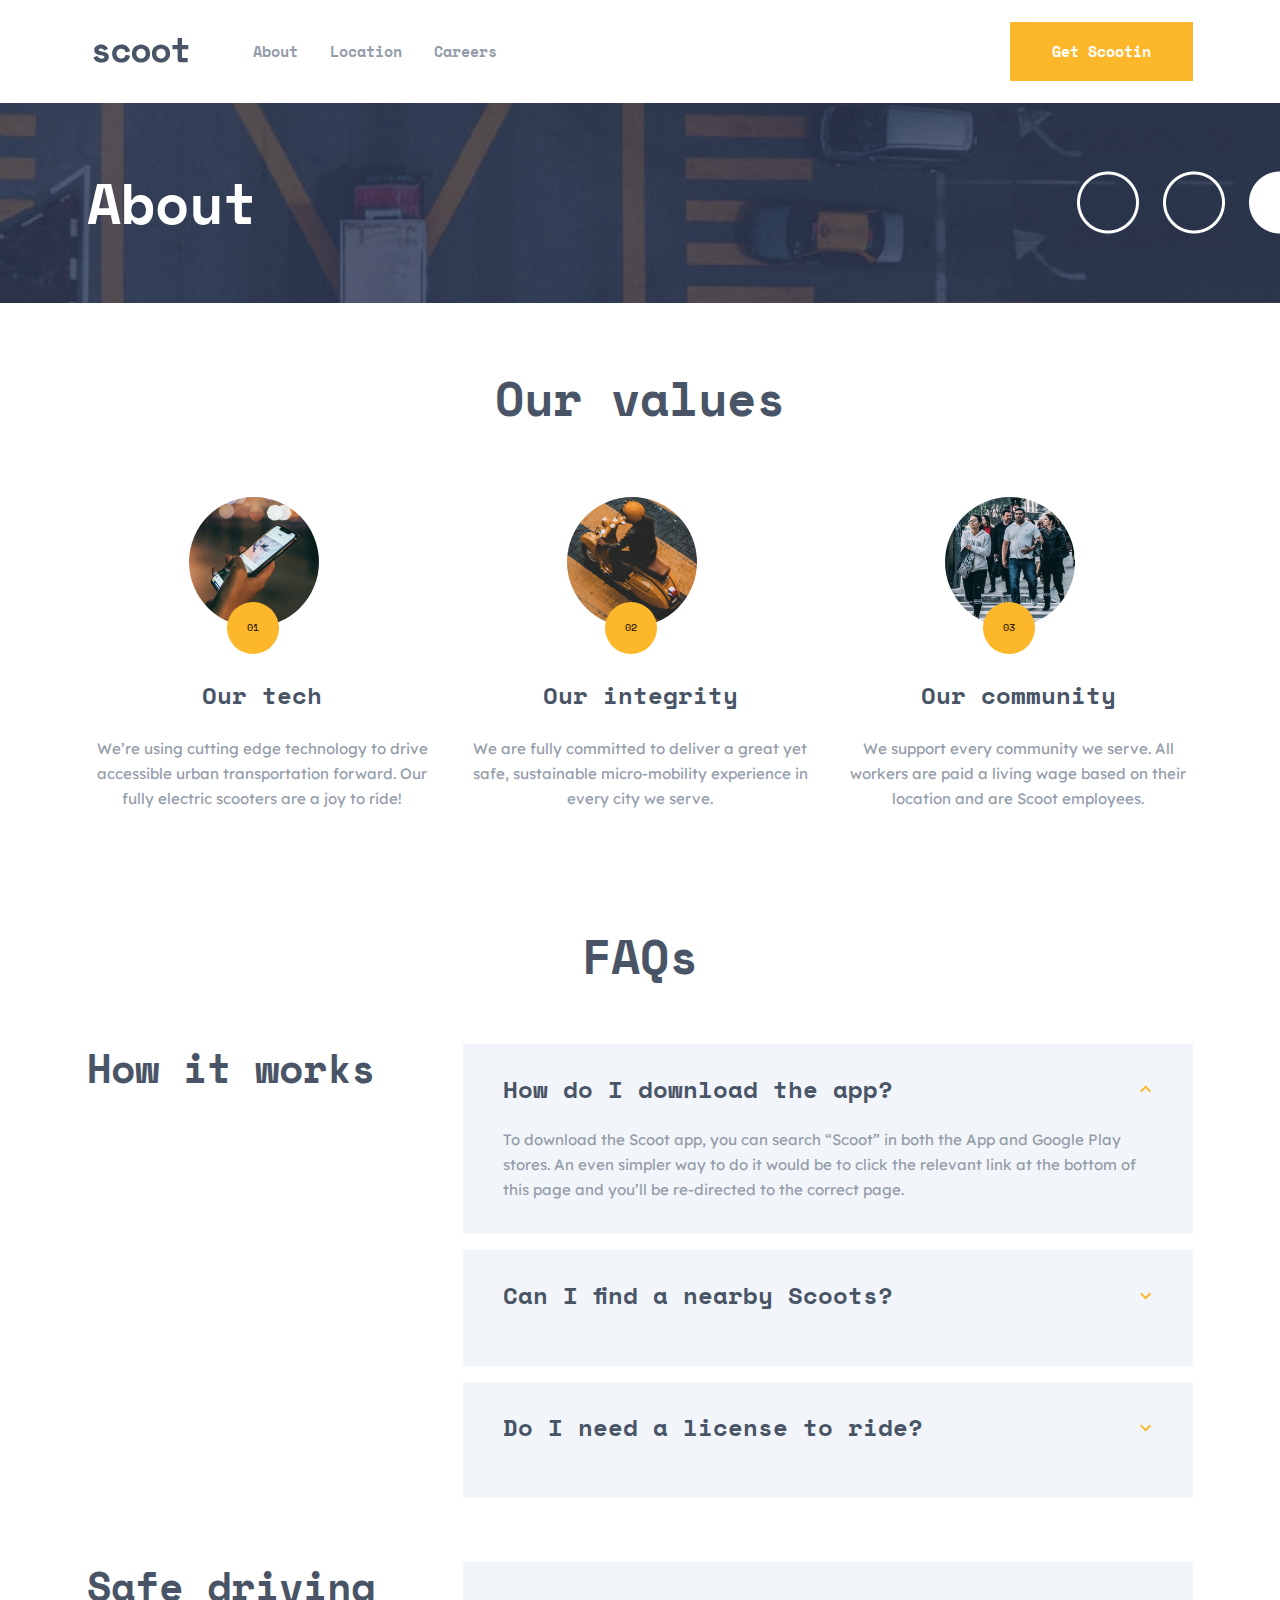
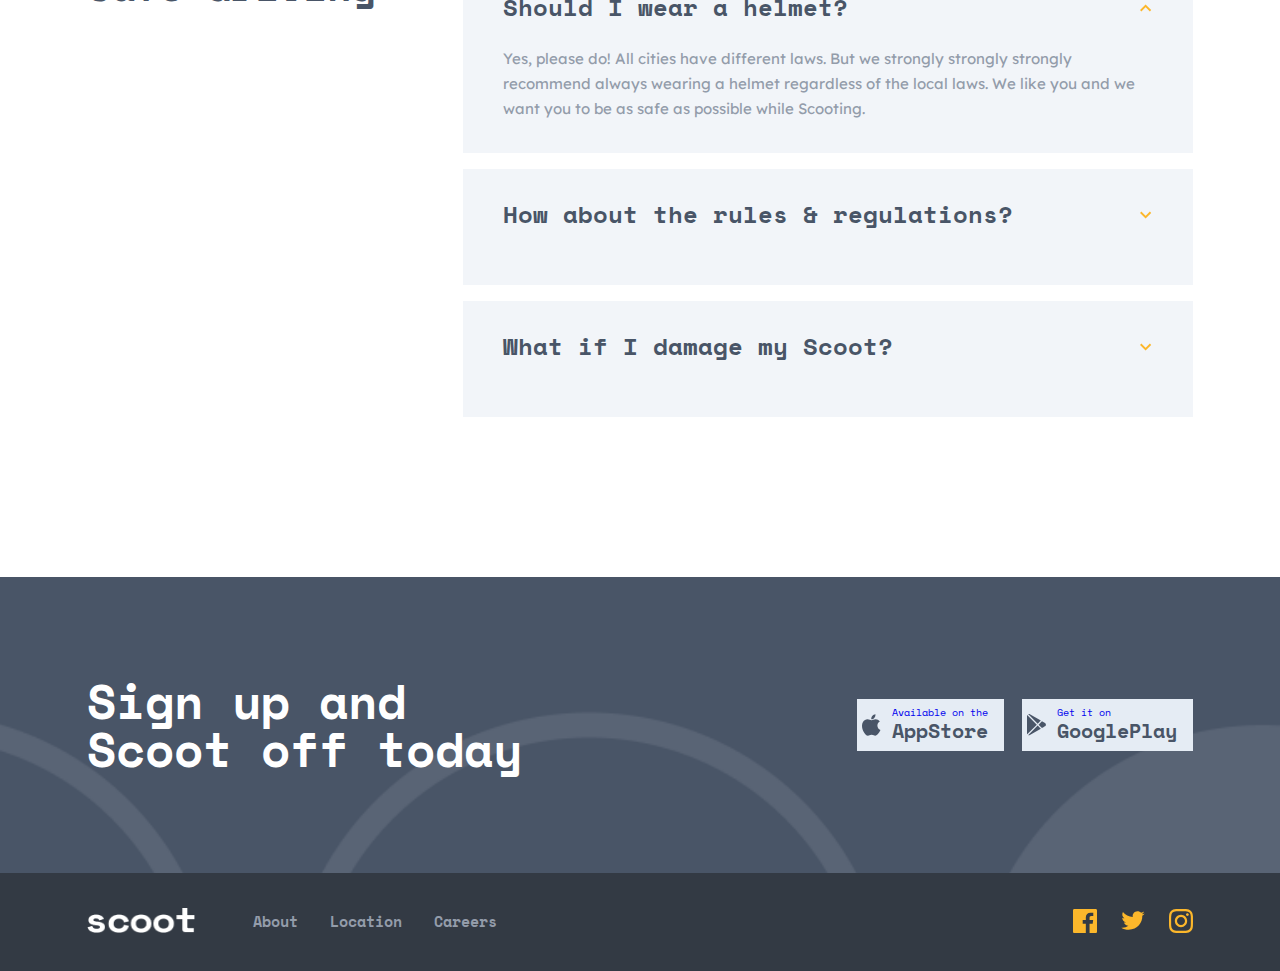
==== html/about.html @ 897dc9ef "no-bac" ====
<!DOCTYPE html>
<html lang="en">
<head>
  <meta charset="UTF-8">
  <meta http-equiv="X-UA-Compatible" content="IE=edge">
  <meta name="viewport" content="width=device-width, initial-scale=1.0">
  <link rel="stylesheet" href="/css/app.css">
  <link rel="shortcut icon" href="/images/favicon-img.png" type="image/x-icon">
  <title>Scott</title>

</head>
<body>
  <header class="header">
    <div class="container header__container">
        <img src="/images/burger-btn.svg" alt="" class="header__burger">
        <a href="../index.html" class="header__logo">
          <img src="/images/site-logo.svg" alt="" class="header__logo__img" width="108" height="25.5">
        </a>
        <ul class="header__navbar">
          <li class="header__navbar__item">
            <a href="./about.html" class="header__navbar__item__link">About</a>
          </li>
          <li class="header__navbar__item">
            <a href="./location.html" class="header__navbar__item__link">Location</a>
          </li>
          <li class="header__navbar__item">
            <a href="./careers.html" class="header__navbar__item__link">Careers</a>
          </li>
        </ul>
        <a href="#" class="header__btn site-btn">
          Get Scootin
        </a>
    </div>
    <div class="header-bac">
        <div class="container header__container">
            <h1 class="header__container__title">
                About
            </h1>
        </div>
    </div>
  </header>

<main>
  <!-- VALUES -->
  <section class="values">
    <div class="container values__container">
        <h3 class="values__title">
            Our values
        </h3>
        <ul class="values__list">
            <li class="values__item">
                <span class="values__number">
                    01
                </span>
                <img src="../images/our-tech.jpg" alt="" class="values__item__img"width="130" height="130">
                <h6 class="values__item__title">
                    Our tech
                </h6>
                <p class="values__item__text">
                    We’re using cutting edge technology to drive accessible urban transportation forward. Our fully electric scooters are a joy to ride!
                </p>
            </li>
            <li class="values__item">
                <span class="values__number">
                    02
                </span>
                <img src="../images/our-integrity.jpg" alt="" class="values__item__img"width="130" height="130">
                <h6 class="values__item__title">
                    Our integrity
                </h6>
                <p class="values__item__text">
                    We are fully committed to deliver a great yet safe, sustainable micro-mobility experience in every city we serve.
                </p>
            </li>
            <li class="values__item">
                <span class="values__number">
                    03
                </span>
                <img src="../images/our-comunity.jpg" alt="" class="values__item__img" width="130" height="130">
                <h6 class="values__item__title">
                    Our community
                </h6>
                <p class="values__item__text">
                    We support every community we serve. All workers are paid a living wage based on their location and are Scoot employees.
                </p>
            </li>
        </ul>
    </div>
  </section>
  <section class="faq">
    <div class="container faq__container">
        <h1 class="faq__title">
            FAQs
        </h1>
        <!-- HOW-IT-WORKS -->
        <div class="faq__info">
            <h4 class="faq__info__title">
                How it works
            </h4>
            <ul class="faq__info__list">
                <li class="faq__info__item">
                    <div class="faq__info__item__title">
                        <h4 class="faq__info__item__title__text">
                            How do I download the app?
                        </h4>
                        <img src="../images/top-icon.svg" alt="" class="faq__info__item__title__icon" width="16" height="8">
                    </div>
                    <p class="faq__info__item__text">
                        To download the Scoot app, you can search “Scoot” in both the App and Google Play stores. An even simpler way to do it would be to click the relevant link at the bottom of this page and you’ll be re-directed to the correct page.
                    </p>
                </li>
                <li class="faq__info__item">
                    <div class="faq__info__item__title">
                        <h4 class="faq__info__item__title__text">
                            Can I find a nearby Scoots?
                        </h4>
                        <img src="../images/bottom-icon.svg" alt="" class="faq__info__item__title__icon" width="16" height="8">
                    </div>
                </li>
                <li class="faq__info__item">
                    <div class="faq__info__item__title">
                        <h4 class="faq__info__item__title__text">
                            Do I need a license to ride?
                        </h4>
                        <img src="../images/bottom-icon.svg" alt="" class="faq__info__item__title__icon" width="16" height="8">
                    </div>
                </li>
            </ul>
        </div>
        
        <!-- SAFE-DRIVING -->

        <div class="faq__info">
            <h4 class="faq__info__title">
                Safe driving
            </h4>
            <ul class="faq__info__list">
                <li class="faq__info__item">
                    <div class="faq__info__item__title">
                        <h4 class="faq__info__item__title__text">
                            Should I wear a helmet?
                        </h4>
                        <img src="../images/top-icon.svg" alt="" class="faq__info__item__title__icon" width="16" height="8">
                    </div>
                    <p class="faq__info__item__text">
                        Yes, please do! All cities have different laws. But we strongly strongly strongly recommend always wearing a helmet regardless of the local laws. We like you and we want you to be as safe as possible while Scooting.
                    </p>
                </li>
                <li class="faq__info__item">
                    <div class="faq__info__item__title">
                        <h4 class="faq__info__item__title__text">
                            How about the rules & regulations?
                        </h4>
                        <img src="../images/bottom-icon.svg" alt="" class="faq__info__item__title__icon" width="16" height="8">
                    </div>
                </li>
                <li class="faq__info__item">
                    <div class="faq__info__item__title">
                        <h4 class="faq__info__item__title__text">
                            What if I damage my Scoot?
                        </h4>
                        <img src="../images/bottom-icon.svg" alt="" class="faq__info__item__title__icon" width="16" height="8">
                    </div>
                </li>
            </ul>
        </div>
    </div>
  </section>
</main>

  <footer class="footer">
    <div class="footer__info">
      <div class="container footer__info__container">
        <h2 class="footer__info__container__text">
          Sign up and <br> Scoot off today
        </h2>
        <!-- APPSTORE -->
        <div class="device">
          <a href="https://appstore.com" class="footer__info__container__btn">
            <img src="/images/social-img/iphone.svg" alt="" class="footer__info__container__btn__img" width="24" height="28">
            <div class="footer__info__container__btn__info">
              <p class="footer__info__container__btn__info__text">
                Available on the
              </p>
              <h6 class="footer__info__container__btn__title">
                AppStore
              </h6>
            </div>
          </a>
          <!-- PLAY-MARKET -->
          <a href="https://playmarket.com" class="footer__info__container__btn">
            <img src="/images/social-img/android.svg" alt="" class="footer__info__container__btn__img" width="24" height="28">
            <div class="footer__info__container__btn__info">
              <p class="footer__info__container__btn__info__text">
                Get it on
              </p>
              <h6 class="footer__info__container__btn__title">
                GooglePlay
              </h6>
            </div>
          </a>
        </div>
      </div>
    </div>
      
      <!-- FOOTER-NAVBAR -->

      <div class="footer__nav">
        <div class="container footer__nav__container">
          <a href="./about.html" class="footer__logo">
            <img src="../images/site-logo-white.png" alt="" class="footer__logo__img" width="108" height="25.5">
          </a>
          <ul class="footer__navbar">
            <li class="footer__navbar__item">
              <a href="./about.html" class="footer__navbar__item__link">About</a>
            </li>
            <li class="footer__navbar__item">
              <a href="./location.html" class="footer__navbar__item__link">Location</a>
            </li>
            <li class="footer__navbar__item">
              <a href="./careers.html" class="footer__navbar__item__link">Careers</a>
            </li>
          </ul>
          <ul class="footer__social">
            <li class="footer__social__item">
              <a href="https://facebook.com" class="footer__social__item__link">
                <img src="../images/social-img/facebook-img.svg" alt="" class="footer__social__item__link__img" width="24" height="24">
              </a>
            </li>
            <li class="footer__social__item">
              <a href="https://twitter.com" class="footer__social__item__link">
                <img src="../images/social-img/twitter-img.svg" alt="" class="footer__social__item__link__img" width="24" height="19.5">
              </a>
            </li>
            <li class="footer__social__item">
              <a href="https://instagram.com" class="footer__social__item__link">
                <img src="../images/social-img/intagram-img.svg" alt="" class="footer__social__item__link__img" width="24" height="24">
              </a>
            </li>
          </ul>
        </div>
      </div>
  </footer>
</body>
</html>
---- css/app.css ----
/*
**************************** COLORS ****************************
*/
/**************************** FONTS ****************************
*/
/**************************** TITTLE****************************
*/
/**************************** TEXT ****************************
*/
/*! normalize.css v8.0.1 | MIT License | github.com/necolas/normalize.css */
/* Document
   ========================================================================== */
/**
 * 1. Correct the line height in all browsers.
 * 2. Prevent adjustments of font size after orientation changes in iOS.
 */
html {
  line-height: 1.15; /* 1 */
  -webkit-text-size-adjust: 100%; /* 2 */
}

/* Sections
   ========================================================================== */
/**
 * Remove the margin in all browsers.
 */
body {
  margin: 0;
}

/**
 * Render the `main` element consistently in IE.
 */
main {
  display: block;
}

/**
 * Correct the font size and margin on `h1` elements within `section` and
 * `article` contexts in Chrome, Firefox, and Safari.
 */
h1 {
  font-size: 2em;
  margin: 0.67em 0;
}

/* Grouping content
   ========================================================================== */
/**
 * 1. Add the correct box sizing in Firefox.
 * 2. Show the overflow in Edge and IE.
 */
hr {
  box-sizing: content-box; /* 1 */
  height: 0; /* 1 */
  overflow: visible; /* 2 */
}

/**
 * 1. Correct the inheritance and scaling of font size in all browsers.
 * 2. Correct the odd `em` font sizing in all browsers.
 */
pre {
  font-family: monospace, monospace; /* 1 */
  font-size: 1em; /* 2 */
}

/* Text-level semantics
   ========================================================================== */
/**
 * Remove the gray background on active links in IE 10.
 */
a {
  background-color: transparent;
}

/**
 * 1. Remove the bottom border in Chrome 57-
 * 2. Add the correct text decoration in Chrome, Edge, IE, Opera, and Safari.
 */
abbr[title] {
  border-bottom: none; /* 1 */
  text-decoration: underline; /* 2 */
  -webkit-text-decoration: underline dotted;
          text-decoration: underline dotted; /* 2 */
}

/**
 * Add the correct font weight in Chrome, Edge, and Safari.
 */
b,
strong {
  font-weight: bolder;
}

/**
 * 1. Correct the inheritance and scaling of font size in all browsers.
 * 2. Correct the odd `em` font sizing in all browsers.
 */
code,
kbd,
samp {
  font-family: monospace, monospace; /* 1 */
  font-size: 1em; /* 2 */
}

/**
 * Add the correct font size in all browsers.
 */
small {
  font-size: 80%;
}

/**
 * Prevent `sub` and `sup` elements from affecting the line height in
 * all browsers.
 */
sub,
sup {
  font-size: 75%;
  line-height: 0;
  position: relative;
  vertical-align: baseline;
}

sub {
  bottom: -0.25em;
}

sup {
  top: -0.5em;
}

/* Embedded content
   ========================================================================== */
/**
 * Remove the border on images inside links in IE 10.
 */
img {
  border-style: none;
}

/* Forms
   ========================================================================== */
/**
 * 1. Change the font styles in all browsers.
 * 2. Remove the margin in Firefox and Safari.
 */
button,
input,
optgroup,
select,
textarea {
  font-family: inherit; /* 1 */
  font-size: 100%; /* 1 */
  line-height: 1.15; /* 1 */
  margin: 0; /* 2 */
}

/**
 * Show the overflow in IE.
 * 1. Show the overflow in Edge.
 */
button,
input { /* 1 */
  overflow: visible;
}

/**
 * Remove the inheritance of text transform in Edge, Firefox, and IE.
 * 1. Remove the inheritance of text transform in Firefox.
 */
button,
select { /* 1 */
  text-transform: none;
}

/**
 * Correct the inability to style clickable types in iOS and Safari.
 */
button,
[type=button],
[type=reset],
[type=submit] {
  -webkit-appearance: button;
}

/**
 * Remove the inner border and padding in Firefox.
 */
button::-moz-focus-inner,
[type=button]::-moz-focus-inner,
[type=reset]::-moz-focus-inner,
[type=submit]::-moz-focus-inner {
  border-style: none;
  padding: 0;
}

/**
 * Restore the focus styles unset by the previous rule.
 */
button:-moz-focusring,
[type=button]:-moz-focusring,
[type=reset]:-moz-focusring,
[type=submit]:-moz-focusring {
  outline: 1px dotted ButtonText;
}

/**
 * Correct the padding in Firefox.
 */
fieldset {
  padding: 0.35em 0.75em 0.625em;
}

/**
 * 1. Correct the text wrapping in Edge and IE.
 * 2. Correct the color inheritance from `fieldset` elements in IE.
 * 3. Remove the padding so developers are not caught out when they zero out
 *    `fieldset` elements in all browsers.
 */
legend {
  box-sizing: border-box; /* 1 */
  color: inherit; /* 2 */
  display: table; /* 1 */
  max-width: 100%; /* 1 */
  padding: 0; /* 3 */
  white-space: normal; /* 1 */
}

/**
 * Add the correct vertical alignment in Chrome, Firefox, and Opera.
 */
progress {
  vertical-align: baseline;
}

/**
 * Remove the default vertical scrollbar in IE 10+.
 */
textarea {
  overflow: auto;
}

/**
 * 1. Add the correct box sizing in IE 10.
 * 2. Remove the padding in IE 10.
 */
[type=checkbox],
[type=radio] {
  box-sizing: border-box; /* 1 */
  padding: 0; /* 2 */
}

/**
 * Correct the cursor style of increment and decrement buttons in Chrome.
 */
[type=number]::-webkit-inner-spin-button,
[type=number]::-webkit-outer-spin-button {
  height: auto;
}

/**
 * 1. Correct the odd appearance in Chrome and Safari.
 * 2. Correct the outline style in Safari.
 */
[type=search] {
  -webkit-appearance: textfield; /* 1 */
  outline-offset: -2px; /* 2 */
}

/**
 * Remove the inner padding in Chrome and Safari on macOS.
 */
[type=search]::-webkit-search-decoration {
  -webkit-appearance: none;
}

/**
 * 1. Correct the inability to style clickable types in iOS and Safari.
 * 2. Change font properties to `inherit` in Safari.
 */
::-webkit-file-upload-button {
  -webkit-appearance: button; /* 1 */
  font: inherit; /* 2 */
}

/* Interactive
   ========================================================================== */
/*
 * Add the correct display in Edge, IE 10+, and Firefox.
 */
details {
  display: block;
}

/*
 * Add the correct display in all browsers.
 */
summary {
  display: list-item;
}

/* Misc
   ========================================================================== */
/**
 * Add the correct display in IE 10+.
 */
template {
  display: none;
}

/**
 * Add the correct display in IE 10.
 */
[hidden] {
  display: none;
}

/*
*************************** CORE STYLE ***************************
*/
*,
*::after,
*::before {
  margin: 0;
  padding: 0;
  box-sizing: border-box;
}

html {
  height: 100%;
  font-size: 62.5%;
}

body {
  height: 100vh;
  display: flex;
  flex-direction: column;
  color: black;
  background-color: #fff;
}

ul,
ol {
  list-style: none;
}

a {
  text-decoration: none;
  display: inline-block;
}

h1,
h2,
h3,
h4,
h5,
h6 {
  margin: 0;
}

.container {
  width: 100%;
  max-width: 1206px;
  margin: 0 auto;
  padding: 0 5rem;
}

/*
*************************** SCROLL STYLE ***************************
*/
/* width */
::-webkit-scrollbar {
  width: 10px;
}

/* Track */
::-webkit-scrollbar-track {
  box-shadow: inset 0 0 5px grey;
  border-radius: 10px;
}

/* Handle */
::-webkit-scrollbar-thumb {
  background: #495567;
  border-radius: 10px;
}

/* Handle on hover */
::-webkit-scrollbar-thumb:hover {
  background: #FCB72B;
}

/* space-mono-regular - latin */
@font-face {
  font-family: "Space Mono";
  font-style: normal;
  font-weight: 400;
  src: local(""), url("../fonts/space-mono-v12-latin-regular.woff2") format("woff2"), url("../fonts/space-mono-v12-latin-regular.woff") format("woff"); /* Chrome 6+, Firefox 3.6+, IE 9+, Safari 5.1+ */
}
/* space-mono-700 - latin */
@font-face {
  font-family: "Space Mono";
  font-style: normal;
  font-weight: 700;
  src: local(""), url("../fonts/space-mono-v12-latin-700.woff2") format("woff2"), url("../fonts/space-mono-v12-latin-700.woff") format("woff"); /* Chrome 6+, Firefox 3.6+, IE 9+, Safari 5.1+ */
}
/* lexend-deca-regular - latin */
@font-face {
  font-family: "Lexend Deca";
  font-style: normal;
  font-weight: 400;
  src: local(""), url("../fonts/lexend-deca-v17-latin-regular.woff2") format("woff2"), url("../fonts/lexend-deca-v17-latin-regular.woff") format("woff"); /* Chrome 6+, Firefox 3.6+, IE 9+, Safari 5.1+ */
}
body {
  font-family: "Space Mono", "Lexend Deca";
  font-style: normal;
}

.site-btn {
  max-width: 19rem;
  min-width: 18rem;
  padding: 1.4rem 3.9rem;
  border: 0.3rem solid transparent;
  background-color: #FCB72B;
  font-family: "Space Mono";
  font-weight: 700;
  font-size: 1.5rem;
  line-height: 1.67;
  color: #ffffff;
  text-align: center;
}
.site-btn:hover {
  background-color: #ffffff;
  color: #FCB72B;
  border: 0.3rem solid #FCB72B;
}

.footer__info__container__btn {
  background-color: #E5ECF4;
  display: flex;
  align-items: center;
}
.footer__info__container__btn:not(:last-child) {
  margin-right: 1.8rem;
}
.footer__info__container__btn__info {
  padding-top: 0.8rem;
  padding-bottom: 0.8rem;
  padding-right: 1.6rem;
  padding-left: 1.1rem;
}
.footer__info__container__btn__img {
  padding-left: 0.5rem;
}
.footer__info__container__btn__title {
  font-weight: 700;
  font-size: 2rem;
  line-height: 1.2;
  color: #495567;
}
@media screen and (max-width: 390px) {
  .footer__info__container__btn__title {
    font-weight: 700;
    font-size: 1.3rem;
    line-height: 0.7;
    color: #495567;
    margin-top: 0.4rem;
  }
}
.footer__info__container__btn__text {
  font-weight: 700;
  font-size: 1rem;
  line-height: 1.5;
  color: #495567;
}
@media screen and (max-width: 390px) {
  .footer__info__container__btn__text {
    font-weight: 700;
    font-size: 0.5rem;
    line-height: 0.3;
    color: #495567;
  }
}

@media screen and (max-width: 390px) {
  .container {
    padding: 0rem 2rem;
  }
}

.header__container {
  display: flex;
  align-items: center;
  margin-top: 2.2rem;
  margin-bottom: 2.1rem;
}

.header__burger {
  display: none;
}
@media screen and (max-width: 730px) {
  .header__burger {
    display: block;
  }
}

@media screen and (max-width: 730px) {
  .header__logo {
    margin-left: auto;
    margin-right: auto;
  }
}

/*
*************************** NAVBAR ***************************
*/
.header__navbar {
  display: flex;
  align-items: center;
  margin-left: 5.8rem;
}
@media screen and (max-width: 730px) {
  .header__navbar {
    display: none;
  }
}

.header__navbar__item:not(:last-child) {
  margin-right: 3.2rem;
}

.header__navbar__item__link {
  font-family: "Space Mono";
  font-weight: 700;
  font-size: 1.5rem;
  line-height: 1.67;
  color: #939CAA;
}
.header__navbar__item__link:hover {
  color: #FCB72B;
}

.header__btn {
  display: block;
  margin-left: auto;
}
@media screen and (max-width: 730px) {
  .header__btn {
    display: none;
  }
}

.header-bac {
  background: url(/images/about-header-bac.png);
  background-repeat: no-repeat;
  background-size: cover;
  background-position: right;
}

.header__container__title {
  font-weight: 700;
  font-size: 5.6rem;
  line-height: 1;
  color: #ffffff;
  padding-top: 7.2rem;
  padding-bottom: 7.2rem;
}
@media screen and (max-width: 820px) {
  .header__container__title {
    text-align: center;
    margin-left: auto;
    margin-right: auto;
  }
}

main {
  flex-grow: 1;
}

/*
*************************** HERO SECTION ***************************
*/
.hero-left::after {
  content: attr(hero-left);
}

.hero-left {
  background: url(/images/hero-left-bac-1.svg), url(/images/hero-center-bac.svg);
  background-position: left center, right 20rem top 30rem;
  background-repeat: no-repeat;
  z-index: 3;
}

.hero::before {
  content: attr(hero);
}

.hero {
  background: url(/images/hero-bac.jpg);
  background-repeat: no-repeat;
  background-position: center;
  background-size: cover;
}
.hero__tittle {
  max-width: 52rem;
  padding-top: 15.3rem;
  margin-bottom: 4rem;
  font-weight: 700;
  font-size: 5.6rem;
  line-height: 1;
  color: #ffffff;
}
@media screen and (max-width: 820px) {
  .hero__tittle {
    text-align: center;
    margin-right: auto;
    margin-left: auto;
  }
}
.hero__text {
  font-family: "Lexend Deca";
  font-weight: 400;
  font-size: 1.5rem;
  line-height: 1.67;
  color: #ffffff;
  max-width: 54rem;
  margin-bottom: 4rem;
  margin-left: 10%;
}
@media screen and (max-width: 820px) {
  .hero__text {
    text-align: center;
    margin-right: auto;
    margin-left: auto;
  }
}
.hero__btn {
  margin-bottom: 15.3rem;
  margin-left: 10%;
}
@media screen and (max-width: 820px) {
  .hero__btn {
    margin-left: 0%;
  }
}

@media screen and (max-width: 820px) {
  .hero-container {
    display: flex;
    align-items: center;
    justify-content: center;
    flex-direction: column;
  }
}

/*
*************************** HERO SECTION ***************************
*/
.chance {
  background: url(/images/chance-left-bac.svg);
  background-repeat: no-repeat;
  background-position: left top 20rem;
  padding-top: 16rem;
  padding-bottom: 20rem;
}

.chance__list {
  display: flex;
  align-items: center;
  -moz-column-gap: 3rem;
       column-gap: 3rem;
}
@media screen and (max-width: 730px) {
  .chance__list {
    flex-direction: column;
  }
}

.chance__item__img {
  padding: 2rem 2rem;
  border-radius: 50%;
  background-color: #FCB72B;
  margin-bottom: 4rem;
}
.chance__item__text {
  max-width: 35rem;
  font-family: "Lexend Deca";
  font-weight: 400;
  font-size: 1.5rem;
  line-height: 1.67;
  color: #939CAA;
}
.chance__item__tittle {
  max-width: 35rem;
  font-weight: 700;
  font-size: 2.4rem;
  line-height: 1.16;
  color: #495567;
  margin-bottom: 2.7rem;
}

/*
*************************** TELEMENTRY ***************************
*/
.amenities {
  padding-top: 5rem;
  padding-bottom: 30rem;
  background: url(/images/telementry-right-bac.svg);
  background-repeat: no-repeat;
  background-position: right bottom 30rem;
  z-index: 2;
}

.telementry {
  display: flex;
  align-items: center;
  justify-content: space-between;
  margin-bottom: 5rem;
}
@media screen and (max-width: 730px) {
  .telementry {
    flex-direction: column;
  }
}

.telementry__info__tittle {
  max-width: 49.5rem;
  font-weight: 700;
  font-size: 4.8rem;
  line-height: 1;
  color: #495567;
  margin-bottom: 2.4rem;
}
.telementry__info__text {
  font-family: "Lexend Deca";
  max-width: 49.5rem;
  font-weight: 400;
  font-size: 1.5rem;
  line-height: 1.67;
  color: #939CAA;
  margin-bottom: 4rem;
}
.telementry__images__img {
  height: 40rem;
  border-radius: 50%;
}

/*
*************************** ABOUT ***************************
*/
/*
*************************** VALUES-SECTION ***************************
*/
.values {
  padding-bottom: 12rem;
  padding-top: 5rem;
}
.values__title {
  font-weight: 700;
  font-size: 4.8rem;
  line-height: 1;
  color: #495567;
  text-align: center;
}
@media screen and (max-width: 390px) {
  .values {
    font-size: 3.2rem;
  }
}
.values__list {
  display: flex;
  align-items: center;
  justify-content: space-between;
}
@media screen and (max-width: 730px) {
  .values__list {
    flex-direction: column;
  }
}
.values__number {
  position: absolute;
  top: 18rem;
  left: 14rem;
  padding: 2rem 2rem;
  border-radius: 50%;
  background-color: #FCB72B;
}
@media screen and (max-width: 820px) {
  .values__number {
    top: 18rem;
    left: 11rem;
  }
}
@media screen and (max-width: 730px) {
  .values__number {
    left: 14rem;
  }
}
@media screen and (max-width: 316px) {
  .values__number {
    left: 12rem;
  }
}
.values__item {
  position: relative;
}
.values__item__img {
  border-radius: 50%;
  margin-top: 7.5rem;
  margin-left: 29%;
}
.values__item__title {
  max-width: 35rem;
  font-weight: 700;
  font-size: 2.4rem;
  line-height: 1.16;
  color: #495567;
  margin-bottom: 2.7rem;
  margin-top: 5.2rem;
  text-align: center;
}
.values__item__text {
  font-family: "Lexend Deca";
  max-width: 35rem;
  font-weight: 400;
  font-size: 1.5rem;
  line-height: 1.67;
  color: #939CAA;
  text-align: center;
}

/*
*************************** FAQ-SECTION ***************************
*/
.faq {
  padding-bottom: 16rem;
}
.faq__title {
  text-align: center;
  font-weight: 700;
  font-size: 4.8rem;
  line-height: 1;
  color: #495567;
  margin-bottom: 6.4rem;
}

.faq__info {
  display: flex;
  justify-content: space-between;
}
@media screen and (max-width: 820px) {
  .faq__info {
    flex-direction: column;
  }
}
.faq__info:not(:last-child) {
  margin-bottom: 6.4rem;
}
.faq__info__title {
  max-width: 35rem;
  font-weight: 700;
  font-size: 4rem;
  line-height: 1.2;
  color: #495567;
}
@media screen and (max-width: 820px) {
  .faq__info__title {
    text-align: center;
    margin-left: auto;
    margin-right: auto;
    margin-bottom: 3.2rem;
  }
}
@media screen and (max-width: 390px) {
  .faq__info__title {
    font-size: 3.2rem;
  }
}
.faq__info__list {
  max-width: 73rem;
}
.faq__info__item {
  padding: 3.2rem 4rem;
  background-color: #F2F5F9;
}
.faq__info__item:not(:last-child) {
  margin-bottom: 1.6rem;
}
.faq__info__item:hover {
  background-color: #FFF4DF;
}
.faq__info__item__title {
  display: flex;
  align-items: center;
  justify-content: space-between;
  margin-bottom: 2.4rem;
}
.faq__info__item__title__text {
  font-weight: 700;
  font-size: 2.4rem;
  line-height: 1.16;
  color: #495567;
}
.faq__info__item__text {
  font-family: "Lexend Deca";
  font-weight: 400;
  font-size: 1.5rem;
  line-height: 1.67;
  color: #939CAA;
}

/*
*************************** CAREERS PAGES ***************************
*/
/*
*************************** OCCUPATIONS-SECTION ***************************
*/
.occupations {
  padding-bottom: 16rem;
}

.occupation {
  display: flex;
  align-items: center;
  padding: 3.2rem 4rem;
  justify-content: space-between;
  background-color: #F2F5F9;
}
.occupation:not(:last-child) {
  margin-bottom: 2.4rem;
}
@media screen and (max-width: 580px) {
  .occupation {
    flex-direction: column;
  }
}

.occupation__info__text {
  max-width: 45rem;
  font-family: "Lexend Deca";
  font-weight: 400;
  font-size: 1.5rem;
  line-height: 1.67;
  color: #939CAA;
}
@media screen and (max-width: 580px) {
  .occupation__info__text {
    text-align: center;
    margin-bottom: 1.6rem;
  }
}
.occupation__info__title {
  max-width: 30rem;
  font-weight: 700;
  font-size: 2.4rem;
  line-height: 1.16;
  color: #495567;
  margin-bottom: 0.8rem;
}
@media screen and (max-width: 580px) {
  .occupation__info__title {
    text-align: center;
    margin-bottom: -0.4rem;
  }
}

/*
*************************** LOCATION PAGES ***************************
*/
/*
*************************** WORLD SECTION ***************************
*/
.world {
  padding-top: 14.4rem;
  padding-bottom: 12rem;
}
@media screen and (max-width: 580px) {
  .world {
    padding-top: 4rem;
    height: 121rem;
  }
}
@media screen and (max-width: 390px) {
  .world {
    height: 121rem;
  }
}
@media screen and (max-width: 316px) {
  .world {
    height: 121rem;
    padding-top: 0rem;
  }
}
.world__list {
  position: relative;
}
.world__item {
  position: absolute;
}
.world__item__1 {
  top: 18rem;
  left: 22rem;
}
@media screen and (max-width: 820px) {
  .world__item__1 {
    top: 23rem;
    left: 12rem;
  }
}
@media screen and (max-width: 730px) {
  .world__item__1 {
    top: 24rem;
    left: 9rem;
  }
}
.world__item__2 {
  top: 14rem;
  left: 42rem;
}
@media screen and (max-width: 820px) {
  .world__item__2 {
    top: 20rem;
    left: 26rem;
  }
}
@media screen and (max-width: 730px) {
  .world__item__2 {
    top: 21rem;
    left: 22rem;
  }
}
.world__item__3 {
  top: 35rem;
  left: 78rem;
}
@media screen and (max-width: 820px) {
  .world__item__3 {
    top: 34rem;
    left: 49rem;
  }
}
@media screen and (max-width: 730px) {
  .world__item__3 {
    top: 34rem;
    left: 42rem;
  }
}
.world__item__4 {
  top: 21rem;
  left: 88rem;
}
@media screen and (max-width: 820px) {
  .world__item__4 {
    top: 25rem;
    left: 55rem;
  }
}
@media screen and (max-width: 730px) {
  .world__item__4 {
    top: 26rem;
    left: 47rem;
  }
}
.world__title {
  max-width: 45.7rem;
  text-align: center;
  margin-right: auto;
  margin-left: auto;
  margin-bottom: 4rem;
  font-weight: 700;
  font-size: 4.8rem;
  line-height: 1;
  color: #495567;
}
@media screen and (max-width: 580px) {
  .world__title {
    margin-top: 45rem;
  }
}
.world__text {
  max-width: 57.3rem;
  text-align: center;
  margin-left: auto;
  margin-right: auto;
  margin-bottom: 4rem;
  font-weight: 400;
  font-size: 1.5rem;
  line-height: 1.67;
  color: #939CAA;
}
.world__btn {
  margin-left: 42%;
}
@media screen and (max-width: 580px) {
  .world__btn {
    margin-left: 33%;
  }
}
@media screen and (max-width: 390px) {
  .world__btn {
    margin-left: 20%;
  }
}
@media screen and (max-width: 316px) {
  .world__btn {
    margin-left: 15%;
  }
}

.world-mobile {
  background: url(/images/world-mobile.png);
  background-repeat: no-repeat;
  background-size: contain;
  background-position: center;
}
@media screen and (max-width: 1200px) {
  .world-mobile {
    display: none;
  }
}
@media screen and (max-width: 580px) {
  .world-mobile {
    display: block;
    height: 20rem;
  }
}
.world-mobile__list {
  display: none;
}
@media screen and (max-width: 580px) {
  .world-mobile__list {
    display: flex;
    align-items: center;
    flex-direction: column;
    padding-top: 60%;
  }
}
@media screen and (max-width: 390px) {
  .world-mobile__list {
    padding-top: 70%;
  }
}
.world-mobile__item {
  max-width: 31rem;
  min-width: 31rem;
  background-color: #FFF4DF;
}
.world-mobile__item:not(:last-child) {
  margin-bottom: 1.6rem;
}
@media screen and (max-width: 390px) {
  .world-mobile__item {
    max-width: 21rem;
    min-width: 21rem;
  }
}
@media screen and (max-width: 316px) {
  .world-mobile__item {
    max-width: 15rem;
    min-width: 15rem;
  }
}
.world-mobile__item__title {
  max-width: 12rem;
  font-weight: 700;
  font-size: 2.4rem;
  line-height: 1.16;
  color: #495567;
  padding-top: 2.2rem;
  padding-bottom: 2.2rem;
  padding-left: 10rem;
  padding-right: 10rem;
}
@media screen and (max-width: 390px) {
  .world-mobile__item__title {
    padding-left: 5rem;
    padding-right: 5rem;
  }
}
@media screen and (max-width: 316px) {
  .world-mobile__item__title {
    padding-left: 3rem;
    padding-right: 3rem;
    font-weight: 400;
    font-size: 2rem;
    line-height: 1.2;
    color: #495567;
  }
}

.world-bac {
  height: 71rem;
  background: url(/images/world.png);
  background-repeat: no-repeat;
  background-size: contain;
  background-position: center;
}
@media screen and (max-width: 1200px) {
  .world-bac {
    display: block;
  }
}
@media screen and (max-width: 580px) {
  .world-bac {
    display: none;
  }
}

.footer__info {
  background-image: url(/images/footer-bac.png);
  background-repeat: no-repeat;
  background-position: center;
  background-size: cover;
  padding-top: 10rem;
  padding-bottom: 10rem;
}
.footer__info__container {
  display: flex;
  align-items: center;
}
@media screen and (max-width: 820px) {
  .footer__info__container {
    flex-direction: column;
    row-gap: 4rem;
  }
}
.footer__info .device {
  display: flex;
  align-items: center;
}
.footer__info__container__text {
  font-family: "Space Mono";
  font-weight: 700;
  font-size: 4.8rem;
  line-height: 1;
  color: #ffffff;
  max-width: 51.5rem;
  display: block;
  margin-right: auto;
}
@media screen and (max-width: 820px) {
  .footer__info__container__text {
    text-align: center;
    margin-left: auto;
    margin-right: auto;
  }
}
@media screen and (max-width: 390px) {
  .footer__info__container__text {
    font-weight: 700;
    font-size: 3.2rem;
    line-height: 1;
    color: #ffffff;
  }
}

/*
*************************** NAVBAR ***************************
*/
.footer__nav {
  background-color: #333A44;
  padding: 3.5rem 0rem;
}

.footer__nav__container {
  display: flex;
  align-items: center;
}
@media screen and (max-width: 580px) {
  .footer__nav__container {
    flex-direction: column;
    row-gap: 3rem;
  }
}

.footer__navbar {
  display: flex;
  align-items: center;
  margin-left: 5.8rem;
}
@media screen and (max-width: 730px) {
  .footer__navbar {
    margin-left: 2rem;
  }
}
@media screen and (max-width: 390px) {
  .footer__navbar {
    flex-direction: column;
  }
}
.footer__navbar__item:not(:last-child) {
  margin-right: 3.2rem;
}
@media screen and (max-width: 390px) {
  .footer__navbar__item:not(:last-child) {
    margin-right: 0;
    text-align: center;
  }
}
.footer__navbar__item__link {
  font-family: "Space Mono";
  font-weight: 700;
  font-size: 1.5rem;
  line-height: 1.67;
  color: #939CAA;
}
.footer__navbar__item__link:hover {
  color: #FCB72B;
}

.footer__social {
  display: flex;
  align-items: center;
  margin-left: auto;
}
@media screen and (max-width: 580px) {
  .footer__social {
    margin-left: 0;
  }
}
.footer__social__item:not(:last-child) {
  margin-right: 2.4rem;
}/*# sourceMappingURL=app.css.map */
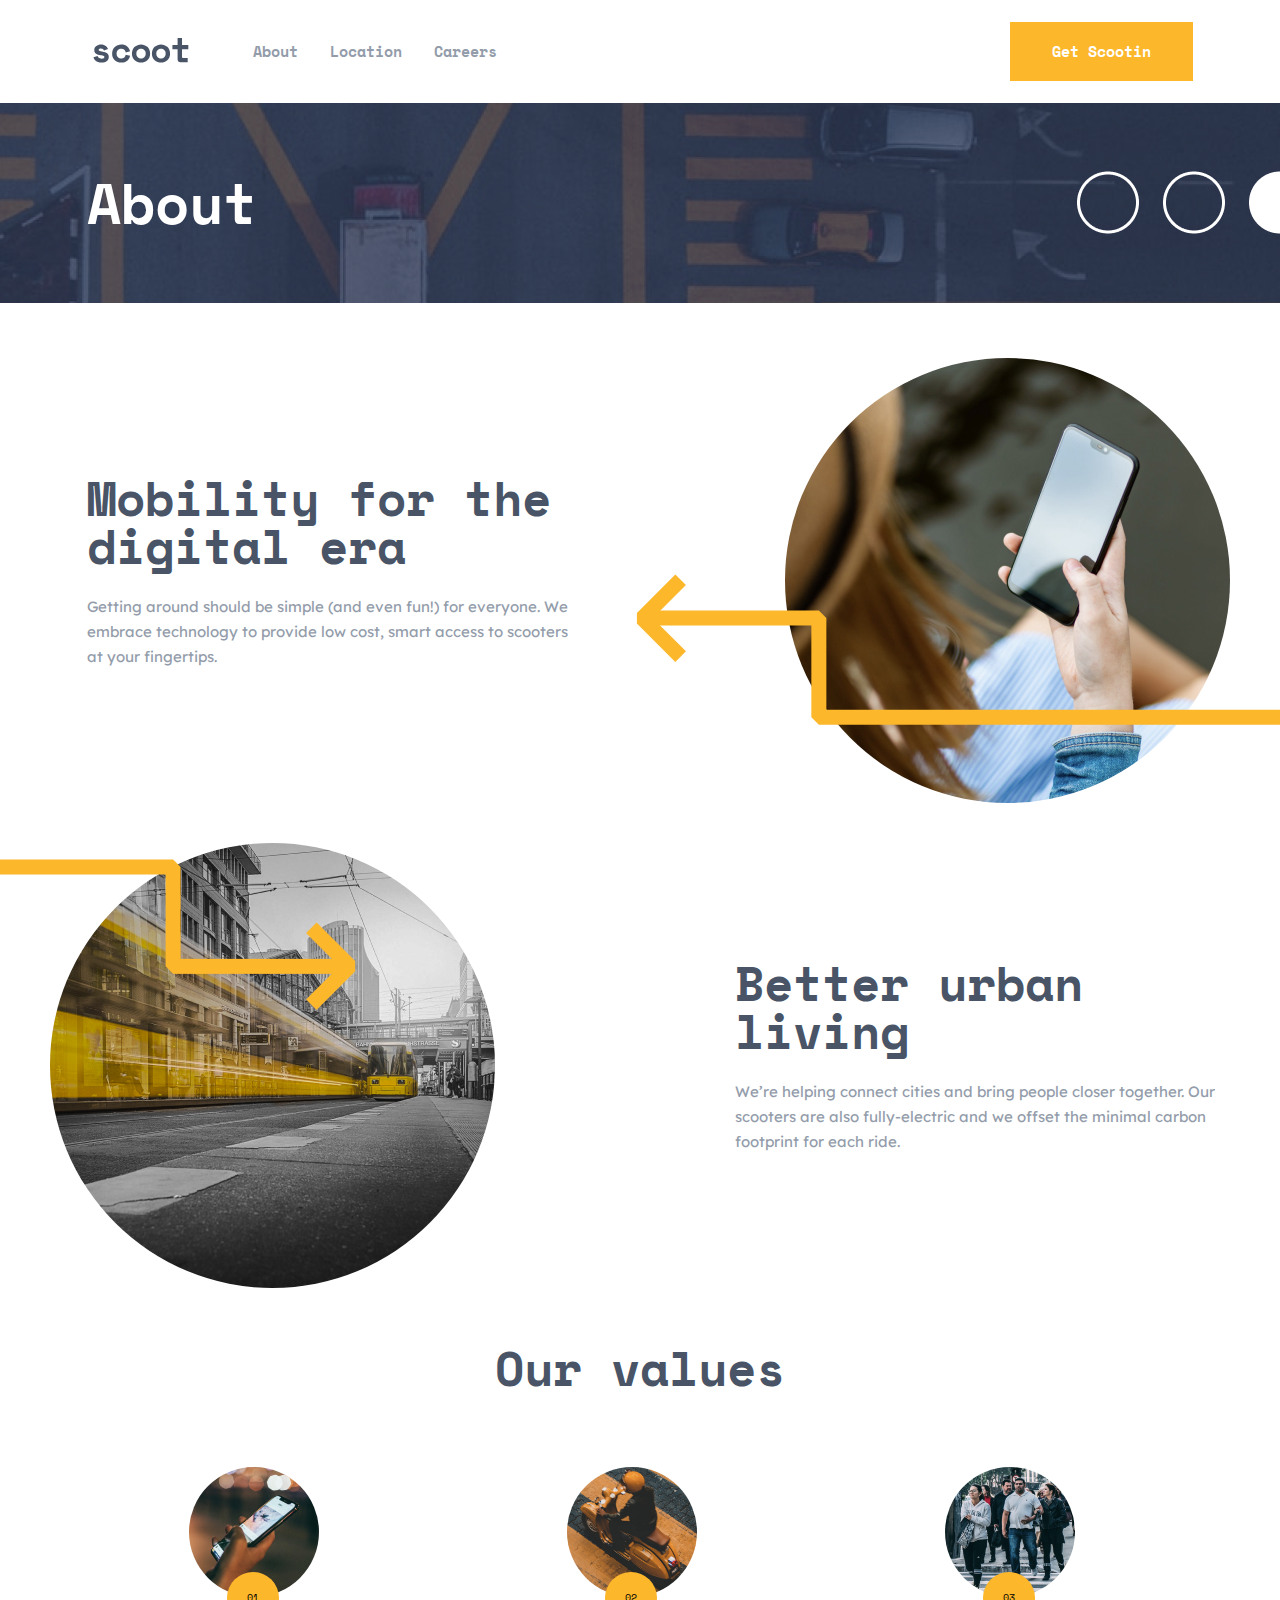
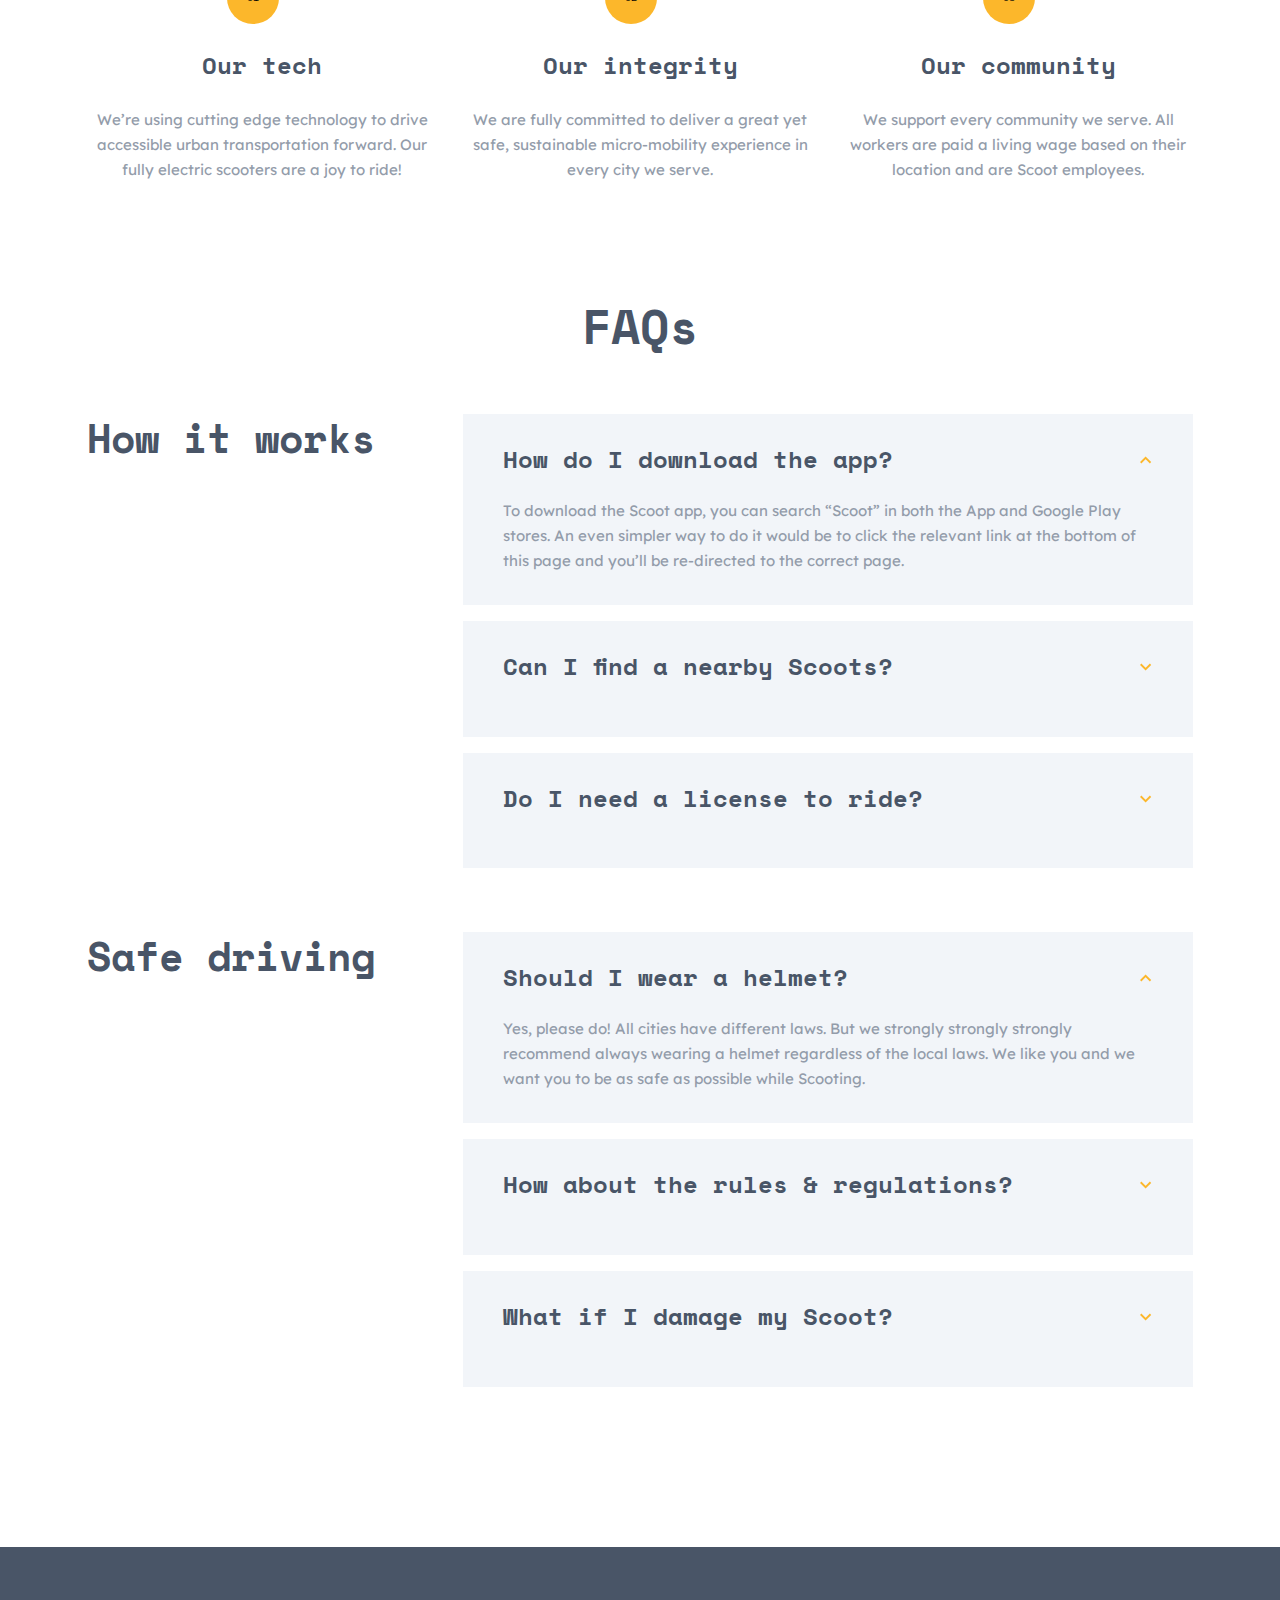
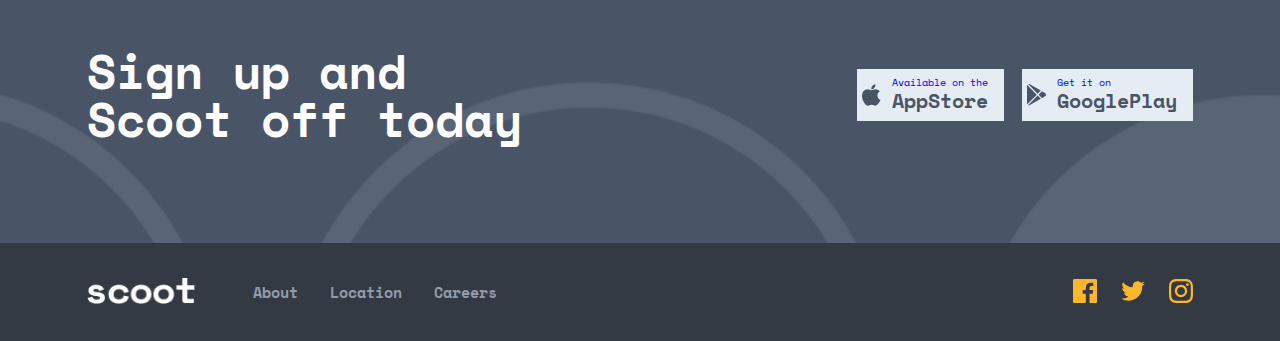
==== commit 15fda083: "scoot-full" ====
--- a/html/about.html
+++ b/html/about.html
@@ -41,6 +41,37 @@
   </header>
 
 <main>
+  <!-- MOBILITY -->
+
+  <section class="mobility">
+    <div class="container">
+      <div class="mobility__info">
+        <h2 class="mobility__info__tittle">
+          Mobility for the digital era
+        </h2>
+        <p class="mobility__info__text">
+          Getting around should be simple (and even fun!) for everyone. We embrace technology to provide low cost, smart access to scooters at your fingertips.
+        </p>
+      </div>
+    </div>
+  </section>
+
+  <!-- BETTER -->
+  <section class="better">
+    <div class="better-right">
+      <div class="container">
+        <div class="better__info">
+          <h2 class="better__info__tittle">
+            Better urban living
+          </h2>
+          <p class="better__info__text">
+            We’re helping connect cities and bring people closer together. Our scooters are also fully-electric and we offset the minimal carbon footprint for each ride.
+          </p>
+        </div>
+      </div>
+    </div>
+  </section>
+
   <!-- VALUES -->
   <section class="values">
     <div class="container values__container">
--- a/css/app.css
+++ b/css/app.css
@@ -558,6 +558,11 @@
   background-size: cover;
   background-position: right;
 }
+@media screen and (max-width: 730px) {
+  .header-bac {
+    background-position: center;
+  }
+}
 
 .header__container__title {
   font-weight: 700;
@@ -582,27 +587,68 @@
 /*
 *************************** HERO SECTION ***************************
 */
-.hero-left::after {
-  content: attr(hero-left);
-}
-
-.hero-left {
-  background: url(/images/hero-left-bac-1.svg), url(/images/hero-center-bac.svg);
-  background-position: left center, right 20rem top 30rem;
-  background-repeat: no-repeat;
-  z-index: 3;
-}
-
-.hero::before {
-  content: attr(hero);
-}
-
 .hero {
   background: url(/images/hero-bac.jpg);
   background-repeat: no-repeat;
   background-position: center;
   background-size: cover;
 }
+@media screen and (max-width: 820px) {
+  .hero {
+    padding-bottom: 10rem;
+  }
+}
+@media screen and (max-width: 580px) {
+  .hero {
+    padding-bottom: 15rem;
+  }
+}
+
+.hero::after {
+  content: "";
+  background: url(/images/hero-center-bac.svg);
+  background-repeat: no-repeat;
+  position: absolute;
+  top: 435px;
+  right: 158px;
+  width: 450px;
+  height: 100%;
+}
+@media screen and (max-width: 820px) {
+  .hero::after {
+    top: 635px;
+    left: 0;
+  }
+}
+@media screen and (max-width: 580px) {
+  .hero::after {
+    margin-top: 5rem;
+    left: -13rem;
+    top: 735px;
+  }
+}
+@media screen and (max-width: 390px) {
+  .hero::after {
+    left: -20rem;
+  }
+}
+
+.hero::before {
+  content: "";
+  background: url(/images/hero-left-bac-1.svg);
+  background-repeat: no-repeat;
+  position: absolute;
+  top: 433px;
+  left: 0;
+  width: 202px;
+  height: 200px;
+}
+@media screen and (max-width: 820px) {
+  .hero::before {
+    display: none;
+  }
+}
+
 .hero__tittle {
   max-width: 52rem;
   padding-top: 15.3rem;
@@ -665,6 +711,11 @@
   padding-top: 16rem;
   padding-bottom: 20rem;
 }
+@media screen and (max-width: 730px) {
+  .chance {
+    background: none;
+  }
+}
 
 .chance__list {
   display: flex;
@@ -683,6 +734,11 @@
   border-radius: 50%;
   background-color: #FCB72B;
   margin-bottom: 4rem;
+}
+@media screen and (max-width: 730px) {
+  .chance__item__img {
+    margin-left: 38%;
+  }
 }
 .chance__item__text {
   max-width: 35rem;
@@ -692,6 +748,12 @@
   line-height: 1.67;
   color: #939CAA;
 }
+@media screen and (max-width: 730px) {
+  .chance__item__text {
+    text-align: center;
+    max-width: 45rem;
+  }
+}
 .chance__item__tittle {
   max-width: 35rem;
   font-weight: 700;
@@ -700,6 +762,17 @@
   color: #495567;
   margin-bottom: 2.7rem;
 }
+@media screen and (max-width: 730px) {
+  .chance__item__tittle {
+    text-align: center;
+    max-width: 45rem;
+  }
+}
+@media screen and (max-width: 730px) {
+  .chance__item:not(:last-child) {
+    margin-bottom: 3rem;
+  }
+}
 
 /*
 *************************** TELEMENTRY ***************************
@@ -707,17 +780,108 @@
 .amenities {
   padding-top: 5rem;
   padding-bottom: 30rem;
-  background: url(/images/telementry-right-bac.svg);
+}
+
+.telementry::before {
+  content: "";
+  background-image: url(/images/female.jpg);
   background-repeat: no-repeat;
-  background-position: right bottom 30rem;
-  z-index: 2;
+  background-size: cover;
+  position: absolute;
+  width: 445px;
+  height: 445px;
+  top: -74px;
+  right: 50px;
+  border-radius: 50%;
+}
+@media screen and (max-width: 1200px) {
+  .telementry::before {
+    width: 350px;
+    height: 350px;
+    top: 0rem;
+  }
+}
+@media screen and (max-width: 820px) {
+  .telementry::before {
+    top: -100px;
+    left: 22%;
+    right: 0;
+  }
+}
+@media screen and (max-width: 580px) {
+  .telementry::before {
+    width: 300px;
+    height: 300px;
+    top: 0;
+    left: 15%;
+    right: 0;
+  }
+}
+@media screen and (max-width: 390px) {
+  .telementry::before {
+    width: 250px;
+    height: 250px;
+    margin-top: -10rem;
+  }
+}
+@media screen and (max-width: 316px) {
+  .telementry::before {
+    width: 200px;
+    height: 200px;
+  }
+}
+
+.telementry::after {
+  content: "";
+  background-image: url(/images/arrow-left.svg);
+  background-repeat: no-repeat;
+  position: absolute;
+  width: 734px;
+  height: 100%;
+  top: 230px;
+  right: 0;
+}
+@media screen and (max-width: 820px) {
+  .telementry::after {
+    top: 130px;
+  }
+}
+@media screen and (max-width: 730px) {
+  .telementry::after {
+    width: 534px;
+    height: 100%;
+  }
+}
+@media screen and (max-width: 580px) {
+  .telementry::after {
+    height: 100%;
+    width: 354px;
+    top: 130px;
+  }
+}
+@media screen and (max-width: 390px) {
+  .telementry::after {
+    top: 5px;
+    width: 300px;
+  }
+}
+@media screen and (max-width: 316px) {
+  .telementry::after {
+    width: 250px;
+    right: 0;
+  }
 }
 
 .telementry {
+  position: relative;
   display: flex;
   align-items: center;
-  justify-content: space-between;
   margin-bottom: 5rem;
+}
+@media screen and (max-width: 820px) {
+  .telementry {
+    padding-top: 35rem;
+  }
 }
 @media screen and (max-width: 730px) {
   .telementry {
@@ -725,6 +889,15 @@
   }
 }
 
+@media screen and (max-width: 820px) {
+  .telementry__info {
+    display: flex;
+    align-items: center;
+    justify-content: center;
+    flex-direction: column;
+    text-align: center;
+  }
+}
 .telementry__info__tittle {
   max-width: 49.5rem;
   font-weight: 700;
@@ -732,6 +905,13 @@
   line-height: 1;
   color: #495567;
   margin-bottom: 2.4rem;
+}
+@media screen and (max-width: 390px) {
+  .telementry__info__tittle {
+    font-size: 3.2rem;
+    line-height: 1;
+    margin-top: -20rem;
+  }
 }
 .telementry__info__text {
   font-family: "Lexend Deca";
@@ -742,14 +922,640 @@
   color: #939CAA;
   margin-bottom: 4rem;
 }
-.telementry__images__img {
-  height: 40rem;
+
+.coming::before {
+  content: "";
+  background-image: url(/images/city-img.jpg);
+  background-repeat: no-repeat;
+  background-size: cover;
+  position: absolute;
+  width: 445px;
+  height: 445px;
+  top: 34px;
+  right: 0;
+  left: 50px;
   border-radius: 50%;
+}
+@media screen and (max-width: 1200px) {
+  .coming::before {
+    width: 350px;
+    height: 350px;
+    top: 9rem;
+  }
+}
+@media screen and (max-width: 820px) {
+  .coming::before {
+    top: -100px;
+    left: 25%;
+    right: 0;
+    margin-top: 8rem;
+  }
+}
+@media screen and (max-width: 580px) {
+  .coming::before {
+    width: 300px;
+    height: 300px;
+    top: -100px;
+    left: 23%;
+    right: 0;
+  }
+}
+@media screen and (max-width: 390px) {
+  .coming::before {
+    width: 250px;
+    height: 250px;
+    margin-top: -10rem;
+    top: 100px;
+    left: 58px;
+  }
+}
+@media screen and (max-width: 316px) {
+  .coming::before {
+    width: 200px;
+    height: 200px;
+  }
+}
+
+.coming::after {
+  content: "";
+  background-image: url(/images/better-arrow.png);
+  background-repeat: no-repeat;
+  position: absolute;
+  width: 644px;
+  height: 100%;
+  top: 50px;
+  left: 0;
+}
+@media screen and (max-width: 820px) {
+  .coming::after {
+    width: 744px;
+    top: 10px;
+  }
+}
+@media screen and (max-width: 730px) {
+  .coming::after {
+    width: 534px;
+    height: 100%;
+  }
+}
+@media screen and (max-width: 580px) {
+  .coming::after {
+    height: 100%;
+    width: 354px;
+    top: 0px;
+    left: -110px;
+  }
+}
+@media screen and (max-width: 390px) {
+  .coming::after {
+    top: 10px;
+    left: -150px;
+  }
+}
+@media screen and (max-width: 316px) {
+  .coming::after {
+    left: -160px;
+    top: -130px;
+  }
+}
+
+.coming {
+  margin-top: 10rem;
+  margin-bottom: 25rem;
+  padding-top: 15rem;
+  padding-bottom: 0rem;
+  position: relative;
+  display: flex;
+  align-items: center;
+  margin-bottom: 5rem;
+}
+@media screen and (max-width: 820px) {
+  .coming {
+    padding-top: 35rem;
+  }
+}
+@media screen and (max-width: 820px) {
+  .coming {
+    padding-top: 15rem;
+  }
+}
+@media screen and (max-width: 730px) {
+  .coming {
+    flex-direction: column;
+    padding-top: 20rem;
+  }
+}
+@media screen and (max-width: 580px) {
+  .coming {
+    padding-top: 20rem;
+  }
+}
+@media screen and (max-width: 390px) {
+  .coming {
+    padding-top: 40rem;
+  }
+}
+
+.coming-right {
+  display: block;
+  margin-left: auto;
+}
+@media screen and (max-width: 820px) {
+  .coming-right {
+    margin-right: auto;
+  }
+}
+
+.coming__info {
+  margin-top: -50px;
+}
+@media screen and (max-width: 820px) {
+  .coming__info {
+    display: flex;
+    align-items: center;
+    justify-content: center;
+    flex-direction: column;
+    text-align: center;
+    margin-top: 15rem;
+  }
+}
+.coming__info__tittle {
+  max-width: 49.5rem;
+  font-weight: 700;
+  font-size: 4.8rem;
+  line-height: 1;
+  color: #495567;
+  margin-bottom: 2.4rem;
+}
+@media screen and (max-width: 820px) {
+  .coming__info__tittle {
+    margin-top: 10rem;
+  }
+}
+@media screen and (max-width: 390px) {
+  .coming__info__tittle {
+    font-size: 3.2rem;
+    line-height: 1;
+    margin-top: -20rem;
+  }
+}
+.coming__info__text {
+  font-family: "Lexend Deca";
+  max-width: 49.5rem;
+  font-weight: 400;
+  font-size: 1.5rem;
+  line-height: 1.67;
+  color: #939CAA;
+  margin-bottom: 4rem;
+}
+
+.payments {
+  margin-top: 15rem;
+  position: relative;
+  display: flex;
+  align-items: center;
+  margin-bottom: 5rem;
+}
+@media screen and (max-width: 820px) {
+  .payments {
+    padding-top: 35rem;
+  }
+}
+@media screen and (max-width: 730px) {
+  .payments {
+    flex-direction: column;
+  }
+}
+
+.payments::before {
+  content: "";
+  background-image: url(/images/payments-img.jpg);
+  background-repeat: no-repeat;
+  background-size: cover;
+  position: absolute;
+  width: 445px;
+  height: 445px;
+  top: -74px;
+  right: 150px;
+  border-radius: 50%;
+}
+@media screen and (max-width: 1200px) {
+  .payments::before {
+    width: 350px;
+    height: 350px;
+    top: 0rem;
+  }
+}
+@media screen and (max-width: 820px) {
+  .payments::before {
+    top: 0;
+    left: 22%;
+    right: 0;
+  }
+}
+@media screen and (max-width: 580px) {
+  .payments::before {
+    width: 300px;
+    height: 300px;
+    top: 0;
+    left: 15%;
+    right: 0;
+  }
+}
+@media screen and (max-width: 390px) {
+  .payments::before {
+    width: 250px;
+    height: 250px;
+    margin-top: -10rem;
+  }
+}
+@media screen and (max-width: 316px) {
+  .payments::before {
+    width: 200px;
+    height: 200px;
+  }
+}
+
+.payments::after {
+  content: "";
+  background-image: url(/images/pyments-right-arrow.svg);
+  background-repeat: no-repeat;
+  position: absolute;
+  width: 334px;
+  height: 100%;
+  top: 10px;
+  right: 0;
+}
+@media screen and (max-width: 820px) {
+  .payments::after {
+    top: 230px;
+  }
+}
+@media screen and (max-width: 730px) {
+  .payments::after {
+    width: 534px;
+    height: 100%;
+  }
+}
+@media screen and (max-width: 580px) {
+  .payments::after {
+    height: 100%;
+    width: 354px;
+    top: 130px;
+  }
+}
+@media screen and (max-width: 390px) {
+  .payments::after {
+    top: 5px;
+    width: 300px;
+  }
+}
+@media screen and (max-width: 316px) {
+  .payments::after {
+    width: 250px;
+    right: 0;
+  }
 }
 
 /*
 *************************** ABOUT ***************************
 */
+.mobility::before {
+  content: "";
+  background-image: url(/images/mobility.jpg);
+  background-repeat: no-repeat;
+  background-size: cover;
+  position: absolute;
+  width: 445px;
+  height: 445px;
+  top: 34px;
+  right: 50px;
+  border-radius: 50%;
+}
+@media screen and (max-width: 1200px) {
+  .mobility::before {
+    width: 350px;
+    height: 350px;
+    top: 9rem;
+  }
+}
+@media screen and (max-width: 820px) {
+  .mobility::before {
+    top: 0;
+    left: 25%;
+    right: 0;
+    margin-top: 8rem;
+  }
+}
+@media screen and (max-width: 580px) {
+  .mobility::before {
+    width: 300px;
+    height: 300px;
+    top: 0;
+    left: 23%;
+    right: 0;
+  }
+}
+@media screen and (max-width: 390px) {
+  .mobility::before {
+    width: 250px;
+    height: 250px;
+    margin-top: -10rem;
+    top: 120px;
+  }
+}
+@media screen and (max-width: 316px) {
+  .mobility::before {
+    width: 200px;
+    height: 200px;
+  }
+}
+
+.mobility::after {
+  content: "";
+  background-image: url(/images/mobility-arrow.svg);
+  background-repeat: no-repeat;
+  position: absolute;
+  width: 644px;
+  height: 100%;
+  top: 250px;
+  right: 0;
+}
+@media screen and (max-width: 820px) {
+  .mobility::after {
+    top: 230px;
+    width: 744px;
+  }
+}
+@media screen and (max-width: 730px) {
+  .mobility::after {
+    width: 534px;
+    height: 100%;
+  }
+}
+@media screen and (max-width: 580px) {
+  .mobility::after {
+    height: 100%;
+    width: 354px;
+    top: 130px;
+  }
+}
+@media screen and (max-width: 390px) {
+  .mobility::after {
+    top: 85px;
+    width: 300px;
+  }
+}
+@media screen and (max-width: 316px) {
+  .mobility::after {
+    width: 250px;
+    right: 0;
+  }
+}
+
+.mobility {
+  padding-top: 15rem;
+  padding-bottom: 5rem;
+  position: relative;
+  display: flex;
+  align-items: center;
+  margin-bottom: 5rem;
+}
+@media screen and (max-width: 820px) {
+  .mobility {
+    padding-top: 35rem;
+  }
+}
+@media screen and (max-width: 730px) {
+  .mobility {
+    flex-direction: column;
+  }
+}
+@media screen and (max-width: 390px) {
+  .mobility {
+    padding-top: 50rem;
+  }
+}
+
+@media screen and (max-width: 820px) {
+  .mobility__info {
+    display: flex;
+    align-items: center;
+    justify-content: center;
+    flex-direction: column;
+    text-align: center;
+  }
+}
+.mobility__info__tittle {
+  max-width: 49.5rem;
+  font-weight: 700;
+  font-size: 4.8rem;
+  line-height: 1;
+  color: #495567;
+  margin-bottom: 2.4rem;
+}
+@media screen and (max-width: 820px) {
+  .mobility__info__tittle {
+    margin-top: 10rem;
+  }
+}
+@media screen and (max-width: 390px) {
+  .mobility__info__tittle {
+    font-size: 3.2rem;
+    line-height: 1;
+    margin-top: -20rem;
+  }
+}
+.mobility__info__text {
+  font-family: "Lexend Deca";
+  max-width: 49.5rem;
+  font-weight: 400;
+  font-size: 1.5rem;
+  line-height: 1.67;
+  color: #939CAA;
+  margin-bottom: 4rem;
+}
+
+.better::before {
+  content: "";
+  background-image: url(/images/better.jpg);
+  background-repeat: no-repeat;
+  background-size: cover;
+  position: absolute;
+  width: 445px;
+  height: 445px;
+  top: 34px;
+  right: 0;
+  left: 50px;
+  border-radius: 50%;
+}
+@media screen and (max-width: 1200px) {
+  .better::before {
+    width: 350px;
+    height: 350px;
+    top: 9rem;
+  }
+}
+@media screen and (max-width: 820px) {
+  .better::before {
+    top: -200px;
+    left: 25%;
+    right: 0;
+    margin-top: 8rem;
+  }
+}
+@media screen and (max-width: 580px) {
+  .better::before {
+    width: 300px;
+    height: 300px;
+    top: -100px;
+    left: 23%;
+    right: 0;
+  }
+}
+@media screen and (max-width: 390px) {
+  .better::before {
+    width: 250px;
+    height: 250px;
+    margin-top: -10rem;
+    top: 10px;
+    left: 58px;
+  }
+}
+@media screen and (max-width: 316px) {
+  .better::before {
+    width: 200px;
+    height: 200px;
+  }
+}
+
+.better::after {
+  content: "";
+  background-image: url(/images/better-arrow.png);
+  background-repeat: no-repeat;
+  position: absolute;
+  width: 644px;
+  height: 100%;
+  top: 50px;
+  left: 0;
+}
+@media screen and (max-width: 820px) {
+  .better::after {
+    top: -90px;
+    width: 744px;
+  }
+}
+@media screen and (max-width: 730px) {
+  .better::after {
+    width: 534px;
+    height: 100%;
+  }
+}
+@media screen and (max-width: 580px) {
+  .better::after {
+    height: 100%;
+    width: 354px;
+    top: 0px;
+    left: -110px;
+  }
+}
+@media screen and (max-width: 390px) {
+  .better::after {
+    top: -100px;
+    left: -150px;
+  }
+}
+@media screen and (max-width: 316px) {
+  .better::after {
+    left: -160px;
+    top: -130px;
+  }
+}
+
+.better {
+  padding-top: 15rem;
+  padding-bottom: 5rem;
+  position: relative;
+  display: flex;
+  align-items: center;
+  margin-bottom: 5rem;
+}
+@media screen and (max-width: 820px) {
+  .better {
+    padding-top: 35rem;
+  }
+}
+@media screen and (max-width: 820px) {
+  .better {
+    padding-top: 15rem;
+  }
+}
+@media screen and (max-width: 730px) {
+  .better {
+    flex-direction: column;
+    padding-top: 20rem;
+  }
+}
+@media screen and (max-width: 580px) {
+  .better {
+    padding-top: 20rem;
+  }
+}
+@media screen and (max-width: 390px) {
+  .better {
+    padding-top: 40rem;
+  }
+}
+
+.better-right {
+  display: block;
+  margin-left: auto;
+}
+@media screen and (max-width: 820px) {
+  .better-right {
+    margin-right: auto;
+  }
+}
+
+@media screen and (max-width: 820px) {
+  .better__info {
+    display: flex;
+    align-items: center;
+    justify-content: center;
+    flex-direction: column;
+    text-align: center;
+  }
+}
+.better__info__tittle {
+  max-width: 49.5rem;
+  font-weight: 700;
+  font-size: 4.8rem;
+  line-height: 1;
+  color: #495567;
+  margin-bottom: 2.4rem;
+}
+@media screen and (max-width: 820px) {
+  .better__info__tittle {
+    margin-top: 10rem;
+  }
+}
+@media screen and (max-width: 390px) {
+  .better__info__tittle {
+    font-size: 3.2rem;
+    line-height: 1;
+    margin-top: -20rem;
+  }
+}
+.better__info__text {
+  font-family: "Lexend Deca";
+  max-width: 49.5rem;
+  font-weight: 400;
+  font-size: 1.5rem;
+  line-height: 1.67;
+  color: #939CAA;
+  margin-bottom: 4rem;
+}
+
 /*
 *************************** VALUES-SECTION ***************************
 */
@@ -796,6 +1602,12 @@
 @media screen and (max-width: 730px) {
   .values__number {
     left: 14rem;
+  }
+}
+@media screen and (max-width: 390px) {
+  .values__number {
+    left: 14rem;
+    font-size: 1.5rem;
   }
 }
 @media screen and (max-width: 316px) {
@@ -915,6 +1727,164 @@
 *************************** CAREERS PAGES ***************************
 */
 /*
+*************************** MISSION-SECTION ***************************
+*/
+.missions::before {
+  content: "";
+  background-image: url(/images/missions-img.jpg);
+  background-repeat: no-repeat;
+  background-size: cover;
+  position: absolute;
+  width: 445px;
+  height: 445px;
+  top: 34px;
+  right: 50px;
+  border-radius: 50%;
+}
+@media screen and (max-width: 1200px) {
+  .missions::before {
+    width: 350px;
+    height: 350px;
+    top: 9rem;
+  }
+}
+@media screen and (max-width: 820px) {
+  .missions::before {
+    top: 0;
+    left: 25%;
+    right: 0;
+    margin-top: 8rem;
+  }
+}
+@media screen and (max-width: 580px) {
+  .missions::before {
+    width: 300px;
+    height: 300px;
+    top: 0;
+    left: 23%;
+    right: 0;
+  }
+}
+@media screen and (max-width: 390px) {
+  .missions::before {
+    width: 250px;
+    height: 250px;
+    margin-top: -10rem;
+    top: 120px;
+  }
+}
+@media screen and (max-width: 316px) {
+  .missions::before {
+    width: 200px;
+    height: 200px;
+  }
+}
+
+.missions::after {
+  content: "";
+  background-image: url(/images/arrow-left.svg);
+  background-repeat: no-repeat;
+  position: absolute;
+  width: 734px;
+  height: 100%;
+  top: 330px;
+  right: 0;
+}
+@media screen and (max-width: 820px) {
+  .missions::after {
+    top: 230px;
+  }
+}
+@media screen and (max-width: 730px) {
+  .missions::after {
+    width: 534px;
+    height: 100%;
+  }
+}
+@media screen and (max-width: 580px) {
+  .missions::after {
+    height: 100%;
+    width: 354px;
+    top: 130px;
+  }
+}
+@media screen and (max-width: 390px) {
+  .missions::after {
+    top: 85px;
+    width: 300px;
+  }
+}
+@media screen and (max-width: 316px) {
+  .missions::after {
+    width: 250px;
+    right: 0;
+  }
+}
+
+.missions {
+  padding-top: 10rem;
+  padding-bottom: 5rem;
+  position: relative;
+  display: flex;
+  align-items: center;
+  margin-bottom: 5rem;
+}
+@media screen and (max-width: 820px) {
+  .missions {
+    padding-top: 35rem;
+  }
+}
+@media screen and (max-width: 730px) {
+  .missions {
+    flex-direction: column;
+  }
+}
+@media screen and (max-width: 390px) {
+  .missions {
+    padding-top: 50rem;
+  }
+}
+
+@media screen and (max-width: 820px) {
+  .missions__info {
+    display: flex;
+    align-items: center;
+    justify-content: center;
+    flex-direction: column;
+    text-align: center;
+  }
+}
+.missions__info__tittle {
+  max-width: 49.5rem;
+  font-weight: 700;
+  font-size: 4.8rem;
+  line-height: 1;
+  color: #495567;
+  margin-bottom: 2.4rem;
+}
+@media screen and (max-width: 820px) {
+  .missions__info__tittle {
+    margin-top: 10rem;
+  }
+}
+@media screen and (max-width: 390px) {
+  .missions__info__tittle {
+    font-size: 3.2rem;
+    line-height: 1;
+    margin-top: -20rem;
+  }
+}
+.missions__info__text {
+  font-family: "Lexend Deca";
+  max-width: 49.5rem;
+  font-weight: 400;
+  font-size: 1.5rem;
+  line-height: 1.67;
+  color: #939CAA;
+  margin-bottom: 4rem;
+}
+
+/*
 *************************** OCCUPATIONS-SECTION ***************************
 */
 .occupations {
@@ -976,6 +1946,18 @@
   padding-top: 14.4rem;
   padding-bottom: 12rem;
 }
+@media screen and (max-width: 820px) {
+  .world {
+    padding-top: 2rem;
+    padding-bottom: 2rem;
+  }
+}
+@media screen and (max-width: 730px) {
+  .world {
+    padding-top: 0rem;
+    padding-bottom: 0rem;
+  }
+}
 @media screen and (max-width: 580px) {
   .world {
     padding-top: 4rem;
@@ -1062,6 +2044,12 @@
     top: 26rem;
     left: 47rem;
   }
+}
+.world__info {
+  display: flex;
+  align-items: center;
+  justify-content: center;
+  flex-direction: column;
 }
 .world__title {
   max-width: 45.7rem;
@@ -1090,25 +2078,6 @@
   line-height: 1.67;
   color: #939CAA;
 }
-.world__btn {
-  margin-left: 42%;
-}
-@media screen and (max-width: 580px) {
-  .world__btn {
-    margin-left: 33%;
-  }
-}
-@media screen and (max-width: 390px) {
-  .world__btn {
-    margin-left: 20%;
-  }
-}
-@media screen and (max-width: 316px) {
-  .world__btn {
-    margin-left: 15%;
-  }
-}
-
 .world-mobile {
   background: url(/images/world-mobile.png);
   background-repeat: no-repeat;
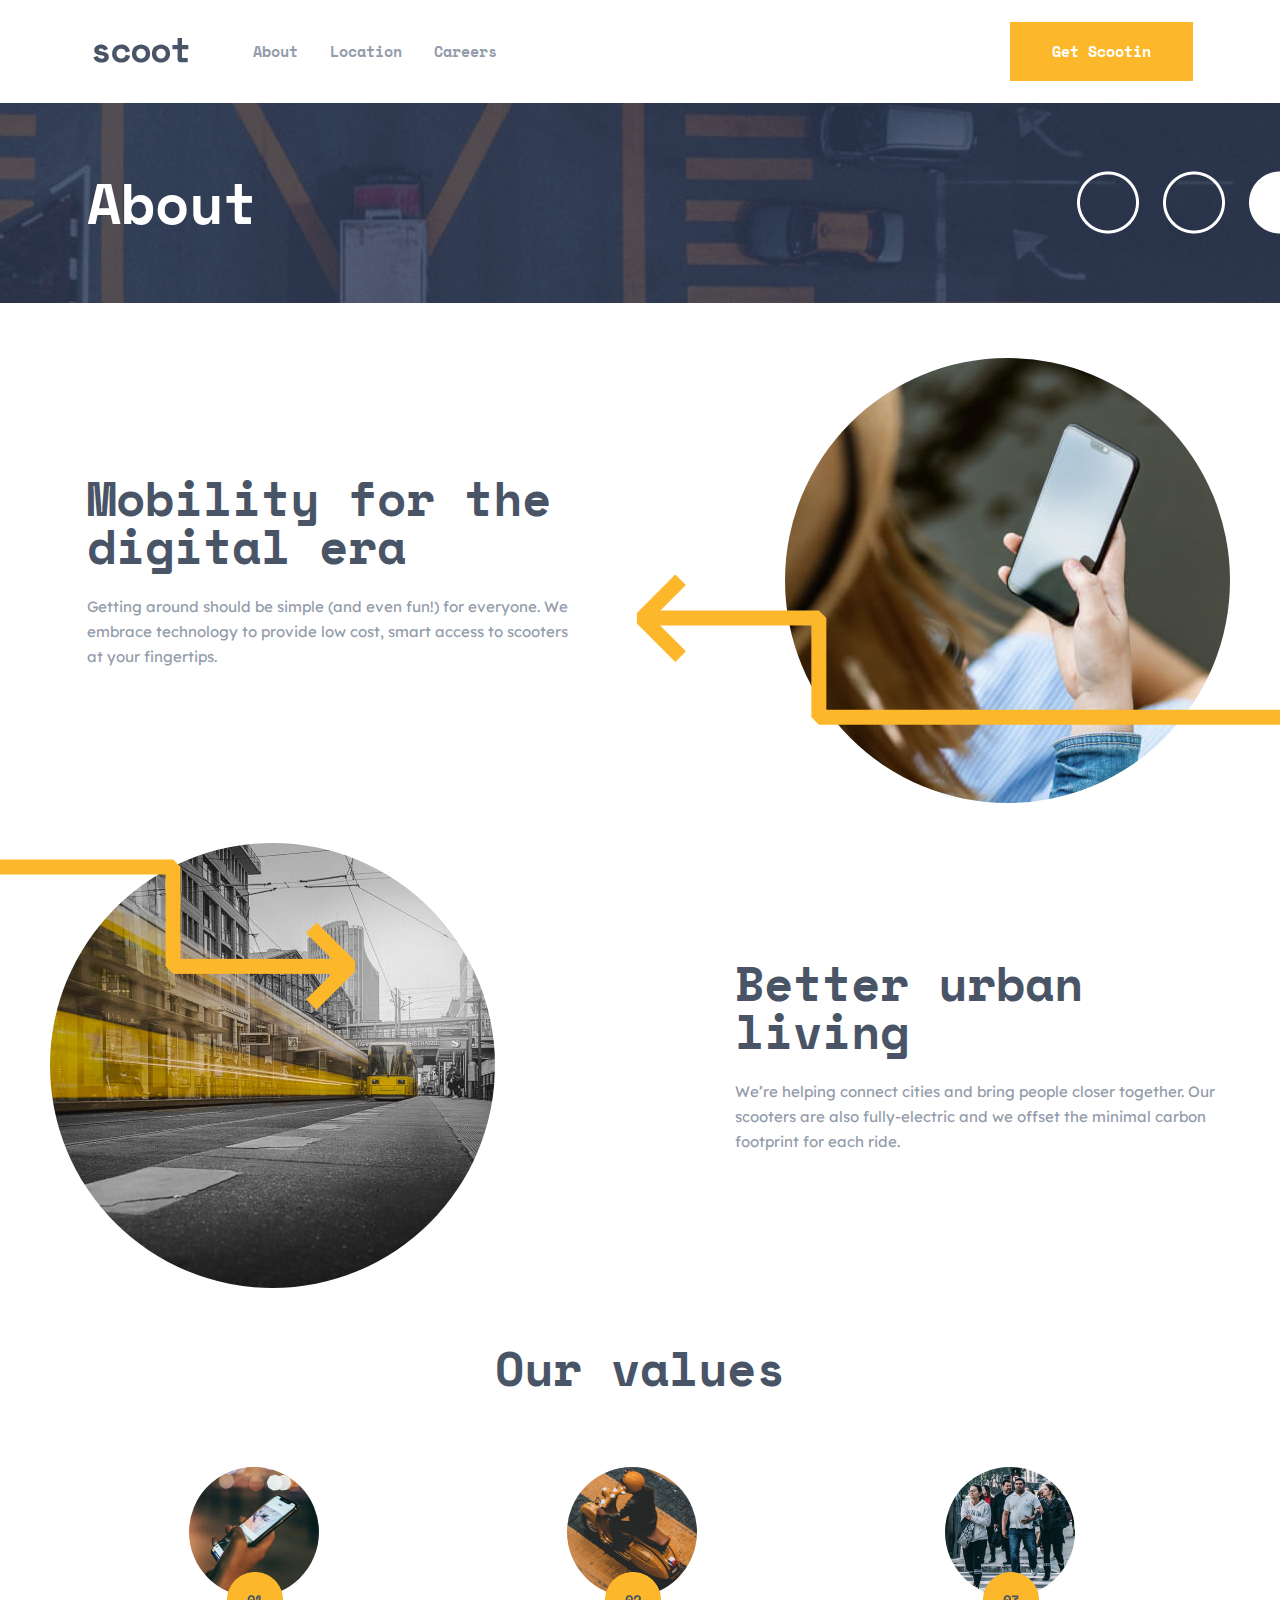
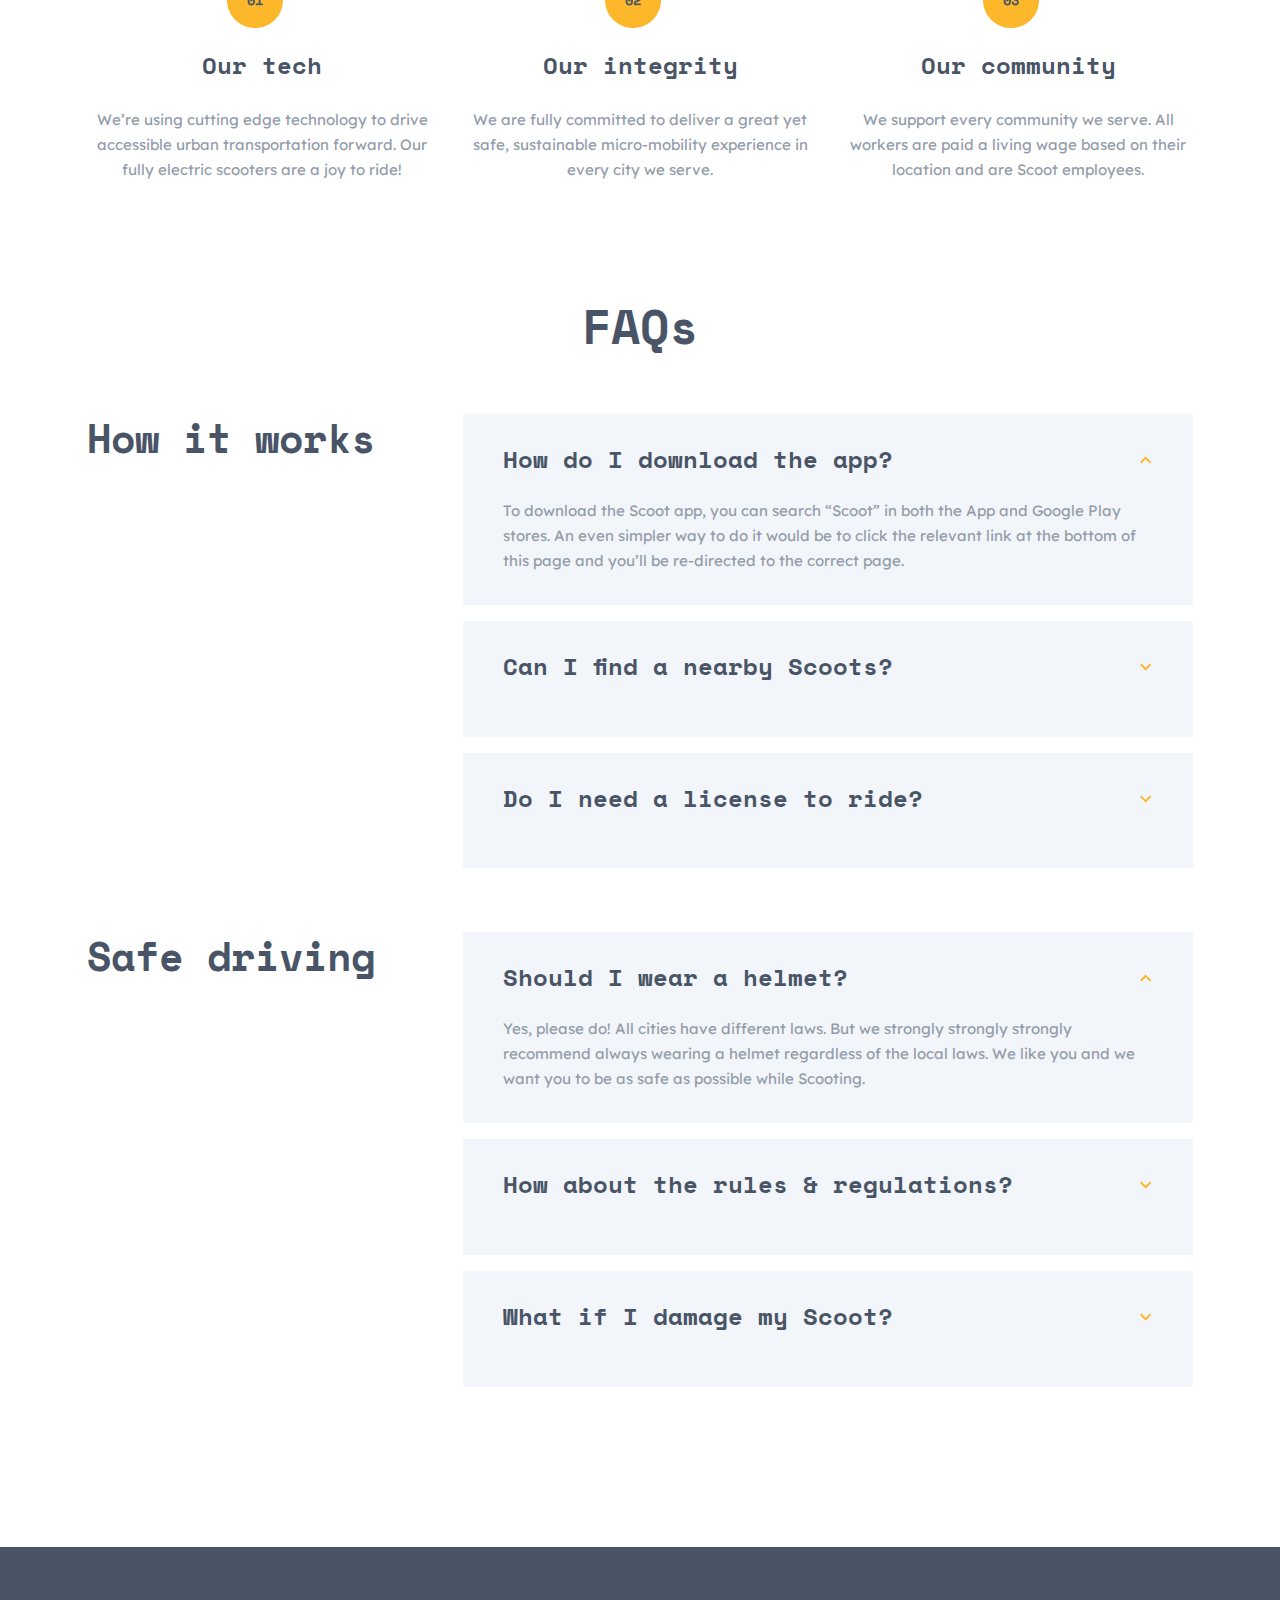
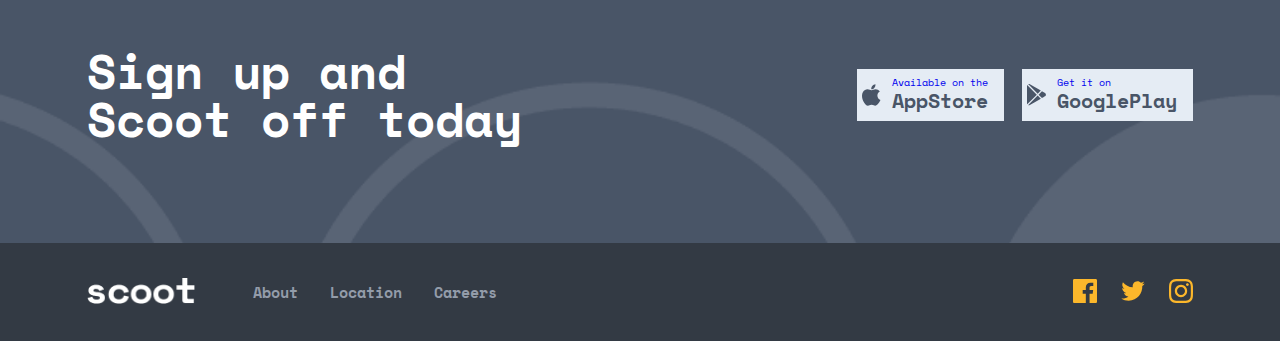
==== commit e5aaaab6: "compresing-img" ====
--- a/html/about.html
+++ b/html/about.html
@@ -80,10 +80,12 @@
         </h3>
         <ul class="values__list">
             <li class="values__item">
-                <span class="values__number">
+                <!-- <span class="values__number">
                     01
-                </span>
-                <img src="../images/our-tech.jpg" alt="" class="values__item__img"width="130" height="130">
+                </span> -->
+                <div class="values__item__images"><img src="../images/our-tech.jpg" alt="" class="values__item__img"width="130" height="130">
+                <img src="/images/01-img.png" alt="" class="values__item__number" width="56" height="56">
+                </div>
                 <h6 class="values__item__title">
                     Our tech
                 </h6>
@@ -92,10 +94,12 @@
                 </p>
             </li>
             <li class="values__item">
-                <span class="values__number">
+                <!-- <span class="values__number">
                     02
-                </span>
-                <img src="../images/our-integrity.jpg" alt="" class="values__item__img"width="130" height="130">
+                </span> -->
+                <div class="values__item__images"><img src="../images/our-integrity.jpg" alt="" class="values__item__img"width="130" height="130">
+                  <img src="/images/02-img.png" alt="" class="values__item__number" width="56" height="56">
+                </div>
                 <h6 class="values__item__title">
                     Our integrity
                 </h6>
@@ -104,10 +108,13 @@
                 </p>
             </li>
             <li class="values__item">
-                <span class="values__number">
+                <!-- <span class="values__number">
                     03
-                </span>
-                <img src="../images/our-comunity.jpg" alt="" class="values__item__img" width="130" height="130">
+                </span> -->
+                <div class="values__item__images">
+                  <img src="../images/our-comunity.jpg" alt="" class="values__item__img" width="130" height="130">
+                  <img src="/images/03-img.png" alt="" class="values__item__number" width="56" height="56">
+                </div>
                 <h6 class="values__item__title">
                     Our community
                 </h6>
--- a/css/app.css
+++ b/css/app.css
@@ -1585,38 +1585,14 @@
     flex-direction: column;
   }
 }
-.values__number {
+.values__item__images {
+  position: relative;
+}
+.values__item__number {
   position: absolute;
-  top: 18rem;
-  left: 14rem;
-  padding: 2rem 2rem;
-  border-radius: 50%;
-  background-color: #FCB72B;
-}
-@media screen and (max-width: 820px) {
-  .values__number {
-    top: 18rem;
-    left: 11rem;
-  }
-}
-@media screen and (max-width: 730px) {
-  .values__number {
-    left: 14rem;
-  }
-}
-@media screen and (max-width: 390px) {
-  .values__number {
-    left: 14rem;
-    font-size: 1.5rem;
-  }
-}
-@media screen and (max-width: 316px) {
-  .values__number {
-    left: 12rem;
-  }
-}
-.values__item {
-  position: relative;
+  bottom: 0;
+  left: 48%;
+  transform: translate(-50%, 50%);
 }
 .values__item__img {
   border-radius: 50%;
